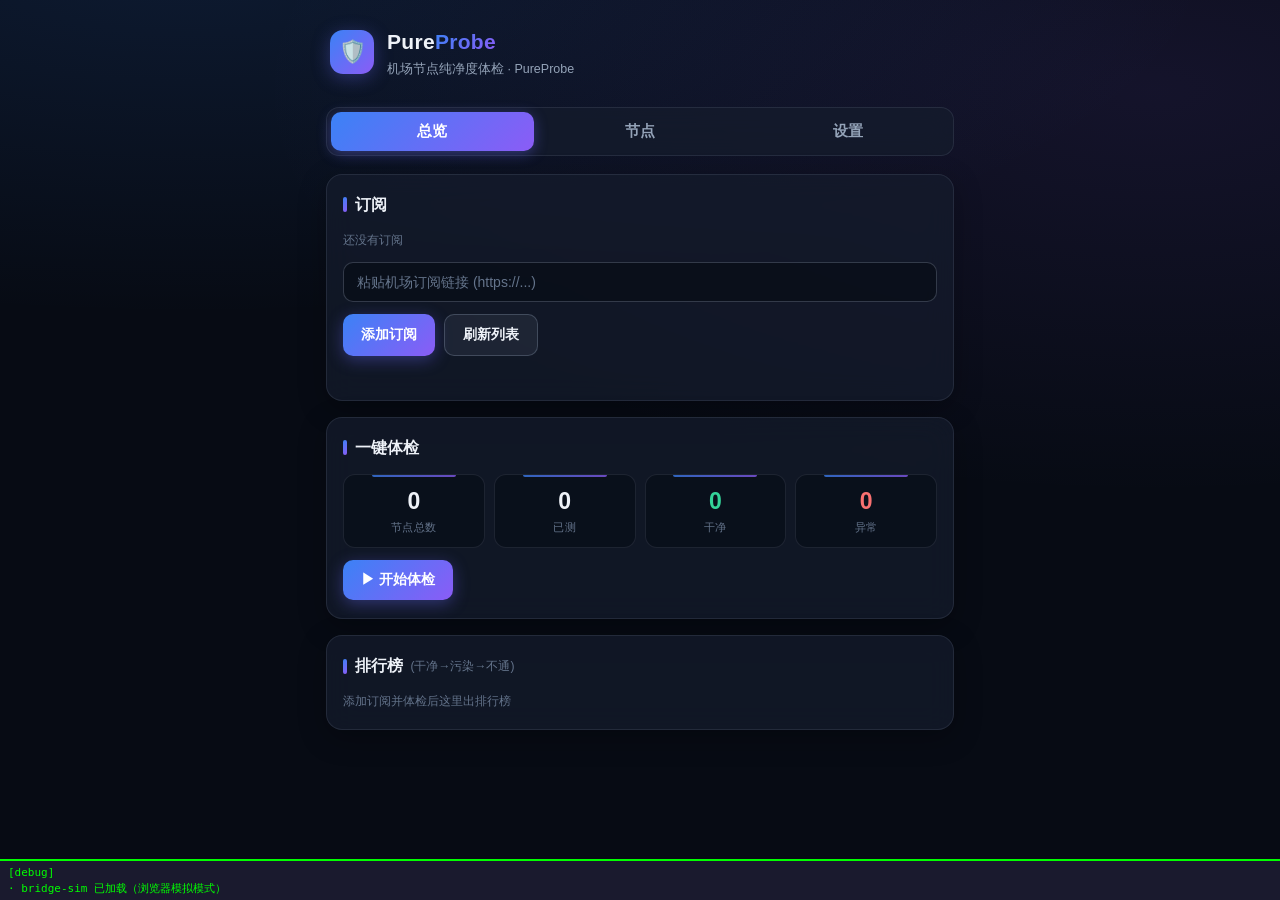
==== preview/PureProbe-preview.html @ 298c6f7d "PureProbe v0.1.0：节点纯净度体检 App（漏斗测试 + mihomo 内核 + WebView UI） - 前端：暗色玻璃拟态 UI，6 模块 JS + bridge-sim 浏览器模" ====
<!DOCTYPE html>
<html lang="zh-CN">
<head>
<meta charset="UTF-8">
<meta name="viewport" content="width=device-width, initial-scale=1, viewport-fit=cover">
<title>PureProbe 节点体检</title>
<style>
/* PureProbe app.css — v2 视觉升级：玻璃拟态 + 渐变高光 + 精致细节 */
:root {
  --bg: #070b14;
  --bg-glow-1: rgba(56, 130, 246, 0.13);
  --bg-glow-2: rgba(139, 92, 246, 0.10);
  --card: rgba(22, 28, 45, 0.72);
  --card-solid: #161c2d;
  --border: rgba(148, 163, 184, 0.14);
  --border-bright: rgba(148, 163, 184, 0.30);
  --text: #eef2f8;
  --dim: #94a3b8;
  --faint: #64748b;
  --green: #34d399;
  --red: #f87171;
  --yellow: #fbbf24;
  --blue: #60a5fa;
  --purple: #a78bfa;
  --accent-grad: linear-gradient(135deg, #3b82f6 0%, #8b5cf6 100%);
  --radius: 16px;
  --radius-sm: 10px;
}
* { box-sizing: border-box; margin: 0; padding: 0; -webkit-tap-highlight-color: transparent; }
html { scroll-behavior: smooth; }
body {
  background: var(--bg);
  color: var(--text);
  font: 15px/1.55 -apple-system, "PingFang SC", "HarmonyOS Sans", "Microsoft YaHei", sans-serif;
  padding-bottom: 48px;
  min-height: 100vh;
  background-image:
    radial-gradient(ellipse 80% 40% at 15% -5%, var(--bg-glow-1), transparent),
    radial-gradient(ellipse 70% 45% at 90% 10%, var(--bg-glow-2), transparent);
  background-attachment: fixed;
}
#app { max-width: 660px; margin: 0 auto; padding: 0 16px; }

/* ===== 顶栏 ===== */
.topbar {
  padding: 26px 4px 14px;
  display: flex; align-items: center; gap: 13px;
}
.topbar-logo {
  width: 44px; height: 44px; border-radius: 13px;
  background: var(--accent-grad);
  display: flex; align-items: center; justify-content: center;
  font-size: 22px;
  box-shadow: 0 4px 18px rgba(99, 102, 241, 0.35);
}
.topbar-title { font-size: 21px; font-weight: 800; letter-spacing: 0.3px; }
.topbar-title em {
  font-style: normal;
  background: var(--accent-grad);
  -webkit-background-clip: text; background-clip: text;
  -webkit-text-fill-color: transparent;
}
.topbar-sub { color: var(--dim); font-size: 12.5px; margin-top: 1px; }

/* ===== Tabs ===== */
.tabs {
  display: flex; gap: 5px; margin: 14px 0 18px;
  background: var(--card); border: 1px solid var(--border);
  border-radius: 13px; padding: 4px;
  backdrop-filter: blur(14px); -webkit-backdrop-filter: blur(14px);
}
.tab {
  flex: 1; padding: 10px 0; background: transparent; color: var(--dim);
  border: none; border-radius: 10px; font-size: 14.5px; font-weight: 600;
  cursor: pointer; transition: all 0.22s ease;
}
.tab.active {
  color: #fff; background: var(--accent-grad);
  box-shadow: 0 3px 14px rgba(99, 102, 241, 0.4);
}

.tab-panel { display: none; animation: fadeIn 0.28s ease; }
.tab-panel.active { display: block; }
@keyframes fadeIn { from { opacity: 0; transform: translateY(6px); } to { opacity: 1; transform: none; } }

/* ===== 卡片 ===== */
.card {
  background: var(--card);
  border: 1px solid var(--border);
  border-radius: var(--radius);
  padding: 18px 16px; margin-bottom: 16px;
  backdrop-filter: blur(14px); -webkit-backdrop-filter: blur(14px);
  box-shadow: 0 8px 28px rgba(0, 0, 0, 0.28);
}
.card h2 {
  font-size: 15.5px; font-weight: 700; margin-bottom: 14px;
  display: flex; align-items: center; gap: 8px;
}
.card h2::before {
  content: ""; width: 3.5px; height: 15px; border-radius: 2px;
  background: var(--accent-grad); flex-shrink: 0;
}
.hint { color: var(--faint); font-size: 12px; font-weight: 400; }

/* ===== 布局 ===== */
.row { display: flex; gap: 9px; margin-top: 12px; }
.row input[type=url], .row input[type=text] { flex: 1; }
.msg { min-height: 18px; font-size: 13px; margin-top: 8px; }
.msg.ok { color: var(--green); }
.msg.err { color: var(--red); }
.hidden { display: none !important; }

/* ===== 控件 ===== */
input[type=url], input[type=number], input[type=text], select {
  background: rgba(7, 11, 20, 0.65); color: var(--text);
  border: 1px solid var(--border-bright);
  border-radius: var(--radius-sm); padding: 11px 13px; font-size: 14px; width: 100%;
  transition: border-color 0.2s, box-shadow 0.2s;
  outline: none;
}
input:focus, select:focus {
  border-color: var(--blue);
  box-shadow: 0 0 0 3px rgba(96, 165, 250, 0.15);
}
input::placeholder { color: var(--faint); }
select { appearance: none; -webkit-appearance: none;
  background-image: url("data:image/svg+xml,%3Csvg xmlns='http://www.w3.org/2000/svg' width='10' height='6'%3E%3Cpath d='M1 1l4 4 4-4' stroke='%2394a3b8' stroke-width='1.6' fill='none' stroke-linecap='round'/%3E%3C/svg%3E");
  background-repeat: no-repeat; background-position: right 12px center;
  padding-right: 32px;
}
.field { display: block; margin-bottom: 13px; }
.field > span { display: block; font-size: 12.5px; color: var(--dim); margin-bottom: 5px; }
.field.checkbox { display: flex; align-items: center; gap: 9px; }
.field.checkbox input { width: auto; accent-color: #6366f1; transform: scale(1.25); }
.field.checkbox span { margin: 0; font-size: 14px; color: var(--text); }

.btn {
  background: rgba(148, 163, 184, 0.10); color: var(--text);
  border: 1px solid var(--border-bright);
  border-radius: var(--radius-sm); padding: 11px 18px;
  font-size: 14px; font-weight: 600; cursor: pointer;
  transition: all 0.18s ease;
}
.btn:active { transform: scale(0.96); }
.btn.primary {
  background: var(--accent-grad); border: none; color: #fff;
  box-shadow: 0 4px 16px rgba(99, 102, 241, 0.38);
}
.btn.danger { background: rgba(239, 68, 68, 0.14); border-color: rgba(239, 68, 68, 0.4); color: #fca5a5; }
.btn.tiny { padding: 5px 12px; font-size: 12px; border-radius: 8px; }

/* ===== 统计四宫格 ===== */
.stat-grid { display: grid; grid-template-columns: repeat(4, 1fr); gap: 9px; margin: 4px 0 6px; }
.stat {
  background: rgba(7, 11, 20, 0.55); border: 1px solid var(--border);
  border-radius: 12px; padding: 13px 4px 10px; text-align: center;
  position: relative; overflow: hidden;
}
.stat::before {
  content: ""; position: absolute; top: 0; left: 20%; right: 20%; height: 2px;
  border-radius: 0 0 3px 3px; background: var(--accent-grad); opacity: 0.75;
}
.stat span { font-size: 23px; font-weight: 800; display: block; line-height: 1.15; font-variant-numeric: tabular-nums; }
.stat:last-child span { color: var(--red); }
.stat:nth-child(3) span { color: var(--green); }
.stat label { font-size: 10.5px; color: var(--faint); letter-spacing: 0.4px; }

/* ===== 进度条 ===== */
.progress-wrap { margin-top: 14px; }
.progress-track {
  background: rgba(7, 11, 20, 0.65); border: 1px solid var(--border);
  border-radius: 99px; height: 12px; overflow: hidden;
}
.progress-bar {
  background: var(--accent-grad);
  height: 100%; width: 0; border-radius: 99px;
  transition: width 0.35s cubic-bezier(0.4, 0, 0.2, 1);
  position: relative;
}
.progress-bar::after {
  content: ""; position: absolute; inset: 0;
  background: linear-gradient(90deg, transparent, rgba(255,255,255,0.25), transparent);
  animation: shimmer 1.4s infinite;
}
@keyframes shimmer { from { transform: translateX(-100%); } to { transform: translateX(100%); } }
.progress-text { font-size: 12.5px; color: var(--dim); margin-top: 7px; font-variant-numeric: tabular-nums; }

/* ===== 订阅列表 ===== */
.sub-item {
  display: flex; align-items: center; justify-content: space-between;
  padding: 11px 2px; border-bottom: 1px solid var(--border);
}
.sub-item:last-child { border-bottom: none; }
.sub-main b { font-size: 14px; }
.sub-item .btn.tiny { background: rgba(239, 68, 68, 0.10); border-color: rgba(239, 68, 68, 0.3); color: #fca5a5; }

/* ===== 节点行 ===== */
.node-row {
  display: flex; align-items: center; gap: 11px;
  padding: 11px 13px; border: 1px solid var(--border);
  border-radius: 13px; margin-bottom: 8px;
  background: rgba(7, 11, 20, 0.5);
  transition: border-color 0.2s;
}
.node-row .rank {
  color: var(--purple); font-weight: 800; min-width: 26px; text-align: center;
  font-size: 15px; font-variant-numeric: tabular-nums;
}
.node-main { flex: 1; min-width: 0; }
.node-main b { display: block; font-size: 14px; white-space: nowrap; overflow: hidden; text-overflow: ellipsis; }
.node-main .hint { font-size: 11.5px; margin-top: 1px; }
.node-status {
  font-size: 11.5px; font-weight: 600; white-space: nowrap;
  padding: 4px 9px; border-radius: 99px;
}
.st-clean  { border-left: 3px solid var(--green); }
.st-clean  .node-status { background: rgba(52, 211, 153, 0.13); color: var(--green); }
.st-polluted { border-left: 3px solid var(--yellow); }
.st-polluted .node-status { background: rgba(251, 191, 36, 0.12); color: var(--yellow); }
.st-dead { border-left: 3px solid var(--red); opacity: 0.62; }
.st-dead .node-status { background: rgba(248, 113, 113, 0.12); color: var(--red); }
.st-risky { border-left: 3px solid var(--red); }
.st-risky .node-status { background: rgba(248, 113, 113, 0.12); color: var(--red); }
.st-unknown { border-left: 3px solid var(--border-bright); }
.st-unknown .node-status { background: rgba(148, 163, 184, 0.10); color: var(--faint); }

/* ===== 日志 ===== */
.log-list {
  max-height: 230px; overflow: auto;
  background: rgba(7, 11, 20, 0.6); border: 1px solid var(--border);
  border-radius: var(--radius-sm); padding: 9px 11px;
  font: 11.5px/1.7 ui-monospace, "SF Mono", monospace; color: var(--dim);
}
.log-line { border-bottom: 1px dashed rgba(148, 163, 184, 0.12); padding: 3px 0; word-break: break-all; }
.log-line:last-child { border-bottom: none; }

/* ===== 滚动条 ===== */
::-webkit-scrollbar { width: 5px; height: 5px; }
::-webkit-scrollbar-thumb { background: rgba(148, 163, 184, 0.25); border-radius: 3px; }
::-webkit-scrollbar-track { background: transparent; }

</style>
</head>
<body>
<!-- 调试面板：业务JS崩溃也能显示错误（治理铁律） -->
<div id="debug-panel" style="position:fixed;bottom:0;left:0;right:0;z-index:9999;background:#1a1a2e;color:#0f0;font:11px/1.4 monospace;padding:4px 8px;display:none;max-height:35vh;overflow:auto;border-top:2px solid #0f0;">
  <div id="debug-panel-log">[debug]</div>
</div>
<script>
(function(){
  var panel = document.getElementById('debug-panel');
  var log = document.getElementById('debug-panel-log');
  var count = 0;
  window.__dbg = function(msg, isErr){
    panel.style.display = 'block';
    count++;
    var line = document.createElement('div');
    line.textContent = (isErr ? '\u2717 ' : '\u00b7 ') + String(msg).slice(0, 300);
    if (isErr) line.style.color = '#f55';
    log.appendChild(line);
    if (count > 50) { log.removeChild(log.firstChild); }
    panel.scrollTop = panel.scrollHeight;
  };
  window.onerror = function(msg, src, line, col){
    window.__dbg('JS错误: ' + msg + ' @' + (src||'').split('/').pop() + ':' + line + ':' + col, true);
  };
  window.addEventListener('unhandledrejection', function(e){
    window.__dbg('Promise拒绝: ' + (e.reason && e.reason.message || e.reason), true);
  });
  var toggle = 0;
  panel.addEventListener('click', function(){ if (++toggle % 2 === 0) panel.style.display = 'none'; });
})();
</script>

<div id="app">
  <header class="topbar">
    <div class="topbar-logo">🛡️</div>
    <div>
      <div class="topbar-title">Pure<em>Probe</em></div>
      <div class="topbar-sub">机场节点纯净度体检 · PureProbe</div>
    </div>
  </header>

  <nav class="tabs">
    <button class="tab active" data-tab="overview">总览</button>
    <button class="tab" data-tab="nodes">节点</button>
    <button class="tab" data-tab="settings">设置</button>
  </nav>

  <main id="tab-overview" class="tab-panel active">
    <section class="card">
      <h2>订阅</h2>
      <div id="sub-list"></div>
      <div class="row">
        <input type="url" id="sub-url-input" placeholder="粘贴机场订阅链接 (https://...)" autocomplete="off">
      </div>
      <div class="row">
        <button id="btn-add-sub" class="btn primary">添加订阅</button>
        <button id="btn-refresh-sub" class="btn">刷新列表</button>
      </div>
      <div id="sub-msg" class="msg"></div>
    </section>

    <section class="card">
      <h2>一键体检</h2>
      <div class="stat-grid">
        <div class="stat"><span id="stat-total">-</span><label>节点总数</label></div>
        <div class="stat"><span id="stat-tested">-</span><label>已测</label></div>
        <div class="stat"><span id="stat-clean">-</span><label>干净</label></div>
        <div class="stat"><span id="stat-bad">-</span><label>异常</label></div>
      </div>
      <div id="progress-wrap" class="progress-wrap hidden">
        <div class="progress-track"><div id="progress-bar" class="progress-bar"></div></div>
        <div id="progress-text" class="progress-text">待开始</div>
      </div>
      <div class="row">
        <button id="btn-start" class="btn primary">▶ 开始体检</button>
        <button id="btn-stop" class="btn danger hidden">■ 停止</button>
      </div>
    </section>

    <section class="card">
      <h2>排行榜 <span class="hint">(干净→污染→不通)</span></h2>
      <div id="rank-list" class="rank-list"></div>
    </section>
  </main>

  <main id="tab-nodes" class="tab-panel">
    <section class="card">
      <h2>全部节点 <span id="node-count" class="hint"></span></h2>
      <div class="row">
        <select id="filter-status">
          <option value="all">全部状态</option>
          <option value="clean">干净</option>
          <option value="polluted">污染</option>
          <option value="dead">不通</option>
          <option value="risky">高风险</option>
          <option value="unknown">未测</option>
        </select>
        <button id="btn-export" class="btn">导出干净节点</button>
      </div>
      <div id="node-list"></div>
    </section>
  </main>

  <main id="tab-settings" class="tab-panel">
    <section class="card">
      <h2>测试设置</h2>
      <label class="field">
        <span>并发数 (1-16，默认 8)</span>
        <input type="number" id="set-concurrency" min="1" max="16" value="8">
      </label>
      <label class="field">
        <span>单请求超时（秒）</span>
        <input type="number" id="set-timeout" min="2" max="15" value="5">
      </label>
      <label class="field">
        <span>缓存有效期（小时）</span>
        <input type="number" id="set-cache-hrs" min="1" max="168" value="24">
      </label>
      <label class="field checkbox">
        <input type="checkbox" id="set-incremental" checked>
        <span>增量模式（缓存内已测节点跳过）</span>
      </label>
      <div class="row">
        <button id="btn-save-settings" class="btn primary">保存设置</button>
        <button id="btn-clear-cache" class="btn danger">清除缓存</button>
      </div>
      <div id="set-msg" class="msg"></div>
    </section>
    <section class="card">
      <h2>关于</h2>
      <p class="hint">PureProbe v0.1.0 · mihomo 内核 (GPLv3)</p>
      <p class="hint">测试流量极小：每节点每轮 ≤3 个 204 探活请求</p>
      <p class="hint">订阅链接仅存本机，不上传任何服务器</p>
    </section>
    <section class="card">
      <h2>日志</h2>
      <div id="log-list" class="log-list"></div>
    </section>
  </main>
</div>


<script>
/* PureProbe state.js — 全局状态，无 DOM 依赖 */
window.PureState = {
  subs: [],            // [{id, url, name, nodeCount, addedAt}]
  nodes: [],           // [{name, type, server, status, latency, exitIp, riskLevel, checkedAt}]
  settings: {
    concurrency: 8,
    timeoutSec: 5,
    cacheHours: 24,
    incremental: true
  },
  testing: false,
  progress: { tested: 0, total: 0, current: '' },

  load() {
    try {
      var raw = localStorage.getItem('pureprobe_state');
      if (raw) {
        var d = JSON.parse(raw);
        if (d.subs) this.subs = d.subs;
        if (d.nodes) this.nodes = d.nodes;
        if (d.settings) Object.assign(this.settings, d.settings);
      }
    } catch (e) { if (window.__dbg) __dbg('state.load: ' + e.message, true); }
  },
  save() {
    try {
      localStorage.setItem('pureprobe_state', JSON.stringify({
        subs: this.subs,
        nodes: this.nodes,
        settings: this.settings
      }));
    } catch (e) { if (window.__dbg) __dbg('state.save: ' + e.message, true); }
  },
  activeSub() {
    return this.subs.length ? this.subs[this.subs.length - 1] : null;
  },
  nodeByName(name) {
    for (var i = 0; i < this.nodes.length; i++) if (this.nodes[i].name === name) return this.nodes[i];
    return null;
  },
  summary() {
    var s = { total: this.nodes.length, tested: 0, clean: 0, bad: 0 };
    this.nodes.forEach(function (n) {
      if (n.status && n.status !== 'unknown') {
        s.tested++;
        if (n.status === 'clean') s.clean++; else s.bad++;
      }
    });
    return s;
  }
};

/* PureProbe bridge-sim.js — 浏览器模拟桥接（真机存在 window.AndroidPure 则跳过）
 * 与 bridge.js / JavaBridge 三处方法名必须一一对应（PROJECT_RULES） */
(function () {
  if (window.AndroidPure) return; // 真机环境，不用模拟

  var SIM_NODES = [
    { name: 'HK-01 IEPL', type: 'trojan', server: 'hk1.example.com' },
    { name: 'HK-02 IEPL', type: 'trojan', server: 'hk2.example.com' },
    { name: 'JP-01 BGP', type: 'vmess', server: 'jp1.example.com' },
    { name: 'SG-01', type: 'ss', server: 'sg1.example.com' },
    { name: 'US-01', type: 'vless', server: 'us1.example.com' },
    { name: 'TW-01', type: 'trojan', server: 'tw1.example.com' }
  ];
  // 模拟污染剧本：0死 1污染 2干净 3高风险 4干净 5不通
  var SIM_OUTCOME = ['dead', 'polluted', 'clean', 'risky', 'clean', 'dead'];

  var sim = {
    getSubs: function () {
      return JSON.stringify(window.PureState ? window.PureState.subs : []);
    },
    addSubscription: function (url) {
      var subs = window.PureState ? window.PureState.subs : [];
      if (!/^https?:\/\//.test(url)) return JSON.stringify({ ok: false, error: 'URL 格式不对' });
      if (subs.some(function (s) { return s.url === url; })) return JSON.stringify({ ok: false, error: '订阅已存在' });
      var sub = { id: 'sub-' + Date.now(), url: url, name: '模拟订阅', nodeCount: SIM_NODES.length, addedAt: Date.now() };
      subs.push(sub);
      return JSON.stringify({ ok: true, sub: sub, nodes: SIM_NODES });
    },
    removeSubscription: function (id) {
      var subs = window.PureState ? window.PureState.subs : [];
      window.PureState.subs = subs.filter(function (s) { return s.id !== id; });
      return JSON.stringify({ ok: true });
    },
    refreshSubscription: function (id) {
      return JSON.stringify({ ok: true, nodes: SIM_NODES });
    },
    getNodes: function () {
      return JSON.stringify(window.PureState ? window.PureState.nodes : []);
    },
    startTest: function (nodeNamesJson, concurrency, timeoutSec, incremental) {
      var names = JSON.parse(nodeNamesJson);
      var nodes = window.PureState.nodes;
      var i = 0;
      var timer = setInterval(function () {
        if (i >= names.length || (window.PureState && !window.PureState.testing)) {
          clearInterval(timer);
          window.onPureTestDone && window.onPureTestDone(JSON.stringify({ ok: true, tested: i }));
          return;
        }
        var n = window.PureState.nodeByName(names[i]);
        if (n) {
          n.status = SIM_OUTCOME[i % SIM_OUTCOME.length];
          n.latency = n.status === 'clean' ? 100 + i * 37 : null;
          n.exitIp = n.status === 'dead' ? null : '104.28.' + (i + 1) + '.' + (10 + i);
          n.riskLevel = n.status === 'risky' ? 'high' : (n.status === 'clean' ? 'low' : null);
          n.checkedAt = Date.now();
        }
        i++;
        window.onPureProgress && window.onPureProgress(JSON.stringify({
          tested: i, total: names.length, current: n ? n.name : ''
        }));
      }, 700); // 模拟每节点 0.7s
      return JSON.stringify({ ok: true });
    },
    stopTest: function () {
      if (window.PureState) window.PureState.testing = false;
      return JSON.stringify({ ok: true });
    },
    clearCache: function () {
      var nodes = window.PureState ? window.PureState.nodes : [];
      nodes.forEach(function (n) { n.status = 'unknown'; n.latency = null; n.exitIp = null; n.riskLevel = null; n.checkedAt = null; });
      return JSON.stringify({ ok: true });
    },
    saveSettings: function (json) {
      if (window.PureState) Object.assign(window.PureState.settings, JSON.parse(json));
      return JSON.stringify({ ok: true });
    },
    getSettings: function () {
      return JSON.stringify(window.PureState ? window.PureState.settings : {});
    }
  };

  window.AndroidPure = sim;
  window.AndroidPure.__sim = true; // 标记模拟模式，init.js 用于显示
  if (window.__dbg) __dbg('bridge-sim 已加载（浏览器模拟模式）');
})();

/* PureProbe bridge.js — JS 侧统一桥接封装。方法名与 bridge-sim.js / JavaBridge 一一对应 */
window.PureBridge = {
  call: function (method) {
    var args = Array.prototype.slice.call(arguments, 1);
    if (!window.AndroidPure || typeof window.AndroidPure[method] !== 'function') {
      return Promise.reject(new Error('桥接方法不存在: ' + method));
    }
    try {
      var raw = window.AndroidPure[method].apply(window.AndroidPure, args);
      var data = typeof raw === 'string' ? JSON.parse(raw) : raw;
      return Promise.resolve(data);
    } catch (e) {
      if (window.__dbg) __dbg('bridge.' + method + ': ' + e.message, true);
      return Promise.reject(e);
    }
  },
  // 便捷方法（与 JavaBridge/bridge-sim 方法名对应）
  getSubs: function () { return this.call('getSubs'); },
  addSubscription: function (url) { return this.call('addSubscription', url); },
  removeSubscription: function (id) { return this.call('removeSubscription', id); },
  refreshSubscription: function (id) { return this.call('refreshSubscription', id); },
  getNodes: function () { return this.call('getNodes'); },
  startTest: function (nodeNames, concurrency, timeoutSec, incremental) {
    return this.call('startTest', JSON.stringify(nodeNames), concurrency, timeoutSec, incremental);
  },
  stopTest: function () { return this.call('stopTest'); },
  clearCache: function () { return this.call('clearCache'); },
  saveSettings: function (settings) { return this.call('saveSettings', JSON.stringify(settings)); },
  getSettings: function () { return this.call('getSettings'); },

  // 原生 → JS 回调（Java 侧通过 evaluateJavascript 调用这些全局函数）
  _progressCb: null, _doneCb: null,
  onProgress: function (cb) { this._progressCb = cb; },
  onDone: function (cb) { this._doneCb = cb; }
};

// 原生回调入口（Java 调 window.onPureProgress(json) / window.onPureTestDone(json)）
window.onPureProgress = function (json) {
  try { PureBridge._progressCb && PureBridge._progressCb(JSON.parse(json)); }
  catch (e) { __dbg('onPureProgress: ' + e.message, true); }
};
window.onPureTestDone = function (json) {
  try { PureBridge._doneCb && PureBridge._doneCb(JSON.parse(json)); }
  catch (e) { __dbg('onPureTestDone: ' + e.message, true); }
};

/* PureProbe render.js — 全部 DOM 渲染。禁止未转义 innerHTML（用 esc()） */
(function () {
  function esc(s) {
    return String(s == null ? '' : s).replace(/[&<>"']/g, function (c) {
      return { '&': '&amp;', '<': '&lt;', '>': '&gt;', '"': '&quot;', "'": '&#39;' }[c];
    });
  }

  var STATUS_LABEL = { clean: '✅ 干净', polluted: '⚠️ 污染', dead: '⛔ 不通', risky: '🚫 高风险', unknown: '— 未测' };
  var STATUS_CLASS = { clean: 'st-clean', polluted: 'st-polluted', dead: 'st-dead', risky: 'st-risky', unknown: 'st-unknown' };
  var STATUS_ORDER = { clean: 0, polluted: 1, risky: 2, dead: 3, unknown: 4 };

  function el(id) { return document.getElementById(id); }

  window.PureRender = {
    esc: esc,

    renderSubs: function () {
      var box = el('sub-list');
      var subs = PureState.subs;
      if (!subs.length) { box.innerHTML = '<div class="hint">还没有订阅</div>'; return; }
      box.innerHTML = subs.map(function (s) {
        return '<div class="sub-item" data-id="' + esc(s.id) + '">' +
          '<div class="sub-main"><b>' + esc(s.name) + '</b>' +
          '<span class="hint"> ' + (s.nodeCount || '?') + ' 节点</span></div>' +
          '<button class="btn tiny btn-del-sub" data-id="' + esc(s.id) + '">删除</button>' +
          '</div>';
      }).join('');
    },

    renderStats: function () {
      var s = PureState.summary();
      el('stat-total').textContent = s.total;
      el('stat-tested').textContent = s.tested;
      el('stat-clean').textContent = s.clean;
      el('stat-bad').textContent = s.bad;
    },

    renderProgress: function () {
      var p = PureState.progress;
      var wrap = el('progress-wrap');
      if (PureState.testing) wrap.classList.remove('hidden'); else wrap.classList.add('hidden');
      var pct = p.total ? Math.round(p.tested / p.total * 100) : 0;
      el('progress-bar').style.width = pct + '%';
      el('progress-text').textContent = PureState.testing
        ? ('测试中 ' + p.tested + '/' + p.total + ' · ' + (p.current || '…'))
        : (p.total ? '完成 ' + p.tested + '/' + p.total : '待开始');
      el('btn-start').classList.toggle('hidden', PureState.testing);
      el('btn-stop').classList.toggle('hidden', !PureState.testing);
    },

    nodeRow: function (n, rank) {
      var lat = n.latency != null ? n.latency + 'ms' : '—';
      var ip = n.exitIp || '—';
      var rankStr = rank != null ? '<span class="rank">' + rank + '</span>' : '';
      return '<div class="node-row ' + STATUS_CLASS[n.status || 'unknown'] + '">' +
        rankStr +
        '<div class="node-main"><b>' + esc(n.name) + '</b>' +
        '<span class="hint">' + esc(n.type || '') + ' · ' + esc(ip) + ' · ' + lat + '</span></div>' +
        '<span class="node-status">' + (STATUS_LABEL[n.status || 'unknown']) + '</span>' +
        '</div>';
    },

    renderRank: function () {
      var box = el('rank-list');
      var list = PureState.nodes.slice().sort(function (a, b) {
        var oa = STATUS_ORDER[a.status || 'unknown'], ob = STATUS_ORDER[b.status || 'unknown'];
        if (oa !== ob) return oa - ob;
        return (a.latency || 9999) - (b.latency || 9999);
      });
      if (!list.length) { box.innerHTML = '<div class="hint">添加订阅并体检后这里出排行榜</div>'; return; }
      box.innerHTML = list.slice(0, 50).map(function (n, i) { return PureRender.nodeRow(n, i + 1); }).join('');
    },

    renderNodeList: function (filter) {
      var box = el('node-list');
      var list = PureState.nodes.filter(function (n) {
        return filter === 'all' || (n.status || 'unknown') === filter;
      });
      el('node-count').textContent = '(' + list.length + ')';
      if (!list.length) { box.innerHTML = '<div class="hint">无匹配节点</div>'; return; }
      box.innerHTML = list.map(function (n) { return PureRender.nodeRow(n, null); }).join('');
    },

    renderLogs: function (logs) {
      el('log-list').innerHTML = logs.length
        ? logs.map(function (l) { return '<div class="log-line">' + esc(l) + '</div>'; }).join('')
        : '<div class="hint">无日志</div>';
    },

    renderAll: function () {
      this.renderSubs();
      this.renderStats();
      this.renderProgress();
      this.renderRank();
      this.renderNodeList(el('filter-status').value);
    }
  };
})();

/* PureProbe test.js — 体检流程编排（前端侧）：组装节点名单、调桥接、收进度 */
(function () {
  var logs = [];

  function log(msg) {
    logs.unshift(new Date().toLocaleTimeString() + ' ' + msg);
    if (logs.length > 100) logs.pop();
    PureRender.renderLogs(logs);
  }

  function freshNodes(incremental, cacheHours) {
    var now = Date.now();
    var cutoff = cacheHours * 3600 * 1000;
    return PureState.nodes.filter(function (n) {
      if (!incremental) return true;
      // 增量：缓存内已测且未过期的跳过
      if (n.status && n.status !== 'unknown' && n.checkedAt && (now - n.checkedAt) < cutoff) return false;
      return true;
    }).map(function (n) { return n.name; });
  }

  window.PureTest = {
    isRunning: function () { return PureState.testing; },

    start: function () {
      if (PureState.testing) return;
      if (!PureState.nodes.length) { log('无节点，请先添加订阅'); return; }
      var names = freshNodes(PureState.settings.incremental, PureState.settings.cacheHours);
      if (!names.length) { log('增量模式下无待测节点（可清缓存或关闭增量）'); return; }
      PureState.testing = true;
      PureState.progress = { tested: 0, total: names.length, current: '' };
      PureState.save();
      PureRender.renderAll();
      log('开始体检 ' + names.length + ' 个节点，并发 ' + PureState.settings.concurrency);
      PureBridge.onProgress(function (p) {
        PureState.progress = p;
        PureRender.renderProgress();
      });
      PureBridge.onDone(function (r) {
        PureState.testing = false;
        PureState.save();
        PureRender.renderAll();
        log(r.ok ? ('体检完成，共测 ' + r.tested + ' 个') : ('体检失败: ' + (r.error || '未知')));
      });
      PureBridge.startTest(names, PureState.settings.concurrency, PureState.settings.timeoutSec, PureState.settings.incremental)
        .catch(function (e) {
          PureState.testing = false;
          PureRender.renderAll();
          log('启动失败: ' + e.message);
        });
    },

    stop: function () {
      if (!PureState.testing) return;
      PureBridge.stopTest().then(function () { log('已请求停止'); });
    },

    logs: function () { return logs; },
    log: log
  };
})();

/* PureProbe init.js — 入口：加载状态、绑定事件、首次渲染 */
(function () {
  function el(id) { return document.getElementById(id); }
  function msg(id, text, ok) {
    var box = el(id);
    box.textContent = text;
    box.className = 'msg ' + (ok ? 'ok' : 'err');
    setTimeout(function () { box.textContent = ''; }, 4000);
  }

  function switchTab(name) {
    document.querySelectorAll('.tab').forEach(function (t) {
      t.classList.toggle('active', t.dataset.tab === name);
    });
    document.querySelectorAll('.tab-panel').forEach(function (p) {
      p.classList.toggle('active', p.id === 'tab-' + name);
    });
  }

  function bind() {
    // Tab 切换
    document.querySelectorAll('.tab').forEach(function (t) {
      t.addEventListener('click', function () { switchTab(t.dataset.tab); });
    });

    // 订阅
    el('btn-add-sub').addEventListener('click', function () {
      var url = el('sub-url-input').value.trim();
      if (!url) { msg('sub-msg', '请先粘贴订阅链接', false); return; }
      PureBridge.addSubscription(url).then(function (r) {
        if (r.ok) {
          PureState.nodes = r.nodes || PureState.nodes;
          PureState.save();
          PureRender.renderAll();
          el('sub-url-input').value = '';
          PureTest.log('订阅已添加，解析到 ' + (r.nodes ? r.nodes.length : 0) + ' 个节点');
        } else {
          msg('sub-msg', r.error || '添加失败', false);
        }
      }).catch(function (e) { msg('sub-msg', '桥接失败: ' + e.message, false); });
    });

    el('btn-refresh-sub').addEventListener('click', function () {
      PureBridge.getSubs().then(function (subs) {
        PureState.subs = subs || [];
        PureRender.renderSubs();
        PureTest.log('订阅列表已刷新，共 ' + PureState.subs.length + ' 个');
      });
    });

    el('sub-list').addEventListener('click', function (ev) {
      var btn = ev.target.closest('.btn-del-sub');
      if (!btn) return;
      var id = btn.dataset.id;
      PureBridge.removeSubscription(id).then(function (r) {
        if (r.ok) {
          PureState.subs = PureState.subs.filter(function (s) { return s.id !== id; });
          PureState.save();
          PureRender.renderAll();
          PureTest.log('订阅已删除');
        }
      });
    });

    // 体检
    el('btn-start').addEventListener('click', function () { PureTest.start(); });
    el('btn-stop').addEventListener('click', function () { PureTest.stop(); });

    // 节点列表
    el('filter-status').addEventListener('change', function () {
      PureRender.renderNodeList(this.value);
    });

    el('btn-export').addEventListener('click', function () {
      var clean = PureState.nodes.filter(function (n) { return n.status === 'clean'; })
        .sort(function (a, b) { return (a.latency || 9999) - (b.latency || 9999); });
      if (!clean.length) { PureTest.log('没有干净节点可导出'); return; }
      var text = clean.map(function (n, i) {
        return (i + 1) + '. ' + n.name + '  ' + (n.latency || '-') + 'ms  ' + (n.exitIp || '');
      }).join('\n');
      var done = function () { PureTest.log('已导出 ' + clean.length + ' 个干净节点'); };
      if (navigator.clipboard && navigator.clipboard.writeText) {
        navigator.clipboard.writeText(text).then(done, function () { PureTest.log('复制失败，请手动选择'); });
      } else { done(); }
    });

    // 设置
    el('btn-save-settings').addEventListener('click', function () {
      var c = parseInt(el('set-concurrency').value, 10) || 8;
      var t = parseInt(el('set-timeout').value, 10) || 5;
      var h = parseInt(el('set-cache-hrs').value, 10) || 24;
      PureState.settings = {
        concurrency: Math.min(16, Math.max(1, c)),
        timeoutSec: Math.min(15, Math.max(2, t)),
        cacheHours: Math.min(168, Math.max(1, h)),
        incremental: el('set-incremental').checked
      };
      PureBridge.saveSettings(PureState.settings).then(function (r) {
        if (r.ok) {
          PureState.save();
          PureRender.renderAll();
          msg('set-msg', '设置已保存', true);
        }
      });
    });

    el('btn-clear-cache').addEventListener('click', function () {
      PureBridge.clearCache().then(function (r) {
        if (r.ok) {
          PureState.save();
          PureRender.renderAll();
          msg('set-msg', '缓存已清除', true);
          PureTest.log('缓存已清除');
        }
      });
    });
  }

  function loadSettingsForm() {
    el('set-concurrency').value = PureState.settings.concurrency;
    el('set-timeout').value = PureState.settings.timeoutSec;
    el('set-cache-hrs').value = PureState.settings.cacheHours;
    el('set-incremental').checked = !!PureState.settings.incremental;
  }

  document.addEventListener('DOMContentLoaded', function () {
    PureState.load();
    loadSettingsForm();
    bind();
    // 首次从桥接同步（真机时桥接侧有持久数据）
    PureBridge.getSubs().then(function (subs) {
      if (subs && subs.length) { PureState.subs = subs; }
      return PureBridge.getNodes();
    }).then(function (nodes) {
      if (nodes && nodes.length) { PureState.nodes = nodes; }
      PureRender.renderAll();
      PureTest.log('PureProbe 就绪' + (window.AndroidPure && !window.AndroidPure.__sim ? '（真机模式）' : '（浏览器模拟模式）'));
    }).catch(function (e) {
      PureRender.renderAll();
      __dbg('初始化桥接失败: ' + e.message, true);
    });
  });
})();


</script>
</body>
</html>
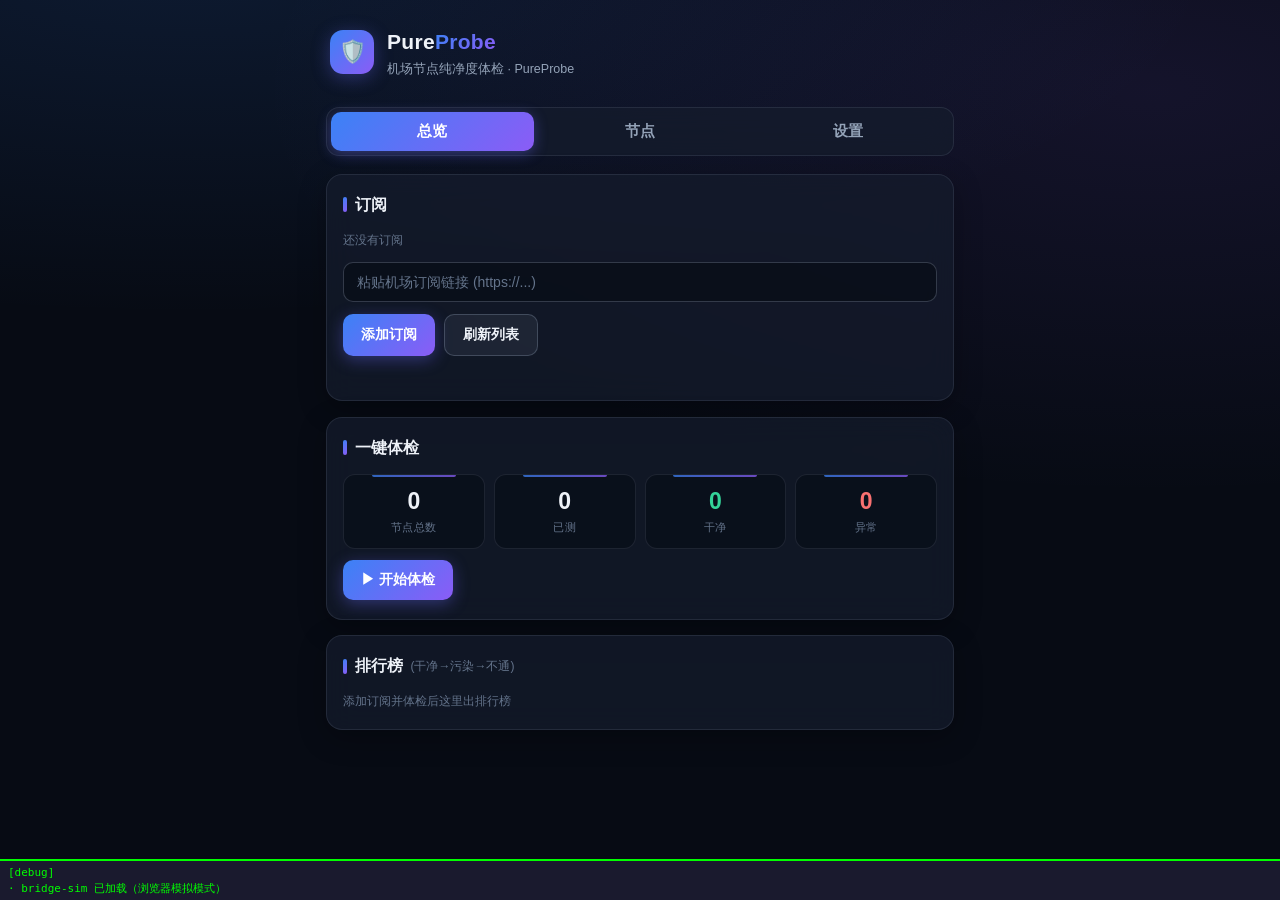
==== commit e1e186a7: "fix: JS桥异步化——订阅重活扔后台线程，修按钮全死（v0.1.3 vc4）" ====
--- a/preview/PureProbe-preview.html
+++ b/preview/PureProbe-preview.html
@@ -457,11 +457,20 @@
     },
     addSubscription: function (url) {
       var subs = window.PureState ? window.PureState.subs : [];
-      if (!/^https?:\/\//.test(url)) return JSON.stringify({ ok: false, error: 'URL 格式不对' });
-      if (subs.some(function (s) { return s.url === url; })) return JSON.stringify({ ok: false, error: '订阅已存在' });
-      var sub = { id: 'sub-' + Date.now(), url: url, name: '模拟订阅', nodeCount: SIM_NODES.length, addedAt: Date.now() };
-      subs.push(sub);
-      return JSON.stringify({ ok: true, sub: sub, nodes: SIM_NODES });
+      var resp;
+      if (!/^https?:\/\//.test(url)) {
+        resp = { ok: false, error: 'URL 格式不对' };
+      } else if (subs.some(function (s) { return s.url === url; })) {
+        // 与真机一致：已存在 = 自动重拉（模拟直接成功）
+        resp = { ok: true, count: SIM_NODES.length, nodes: SIM_NODES };
+      } else {
+        var sub = { id: 'sub-' + Date.now(), url: url, name: '模拟订阅', nodeCount: SIM_NODES.length, addedAt: Date.now() };
+        subs.push(sub);
+        resp = { ok: true, count: SIM_NODES.length, nodes: SIM_NODES };
+      }
+      // 与真机异步路径一致：走 onPureSubReady 回调
+      setTimeout(function () { window.onPureSubReady && window.onPureSubReady(JSON.stringify(resp)); }, 100);
+      return JSON.stringify({ ok: true, async: true });
     },
     removeSubscription: function (id) {
       var subs = window.PureState ? window.PureState.subs : [];
@@ -469,7 +478,9 @@
       return JSON.stringify({ ok: true });
     },
     refreshSubscription: function (id) {
-      return JSON.stringify({ ok: true, nodes: SIM_NODES });
+      var resp = { ok: true, count: SIM_NODES.length, nodes: SIM_NODES };
+      setTimeout(function () { window.onPureSubReady && window.onPureSubReady(JSON.stringify(resp)); }, 100);
+      return JSON.stringify({ ok: true, async: true });
     },
     getNodes: function () {
       return JSON.stringify(window.PureState ? window.PureState.nodes : []);
@@ -552,13 +563,13 @@
   saveSettings: function (settings) { return this.call('saveSettings', JSON.stringify(settings)); },
   getSettings: function () { return this.call('getSettings'); },
 
-  // 原生 → JS 回调（Java 侧通过 evaluateJavascript 调用这些全局函数）
-  _progressCb: null, _doneCb: null,
+  // 原生回调入口（Java 调 window.onPureProgress / onPureTestDone / onPureSubReady，传 JSON 字符串）
+  _progressCb: null, _doneCb: null, _subReadyCb: null,
   onProgress: function (cb) { this._progressCb = cb; },
-  onDone: function (cb) { this._doneCb = cb; }
+  onDone: function (cb) { this._doneCb = cb; },
+  onSubReady: function (cb) { this._subReadyCb = cb; }
 };
 
-// 原生回调入口（Java 调 window.onPureProgress(json) / window.onPureTestDone(json)）
 window.onPureProgress = function (json) {
   try { PureBridge._progressCb && PureBridge._progressCb(JSON.parse(json)); }
   catch (e) { __dbg('onPureProgress: ' + e.message, true); }
@@ -567,6 +578,10 @@
   try { PureBridge._doneCb && PureBridge._doneCb(JSON.parse(json)); }
   catch (e) { __dbg('onPureTestDone: ' + e.message, true); }
 };
+window.onPureSubReady = function (json) {
+  try { PureBridge._subReadyCb && PureBridge._subReadyCb(JSON.parse(json)); }
+  catch (e) { __dbg('onPureSubReady: ' + e.message, true); }
+};
 
 /* PureProbe render.js — 全部 DOM 渲染。禁止未转义 innerHTML（用 esc()） */
 (function () {
@@ -593,6 +608,7 @@
         return '<div class="sub-item" data-id="' + esc(s.id) + '">' +
           '<div class="sub-main"><b>' + esc(s.name) + '</b>' +
           '<span class="hint"> ' + (s.nodeCount || '?') + ' 节点</span></div>' +
+          '<button class="btn tiny btn-ref-sub" data-id="' + esc(s.id) + '">刷新</button>' +
           '<button class="btn tiny btn-del-sub" data-id="' + esc(s.id) + '">删除</button>' +
           '</div>';
       }).join('');
@@ -694,7 +710,11 @@
 
     start: function () {
       if (PureState.testing) return;
-      if (!PureState.nodes.length) { log('无节点，请先添加订阅'); return; }
+      if (!PureState.nodes.length) {
+        PureRender.renderAll();
+        PureTest.log('⚠️ 没有节点：先在上方添加订阅（需网络可直连机场）');
+        return;
+      }
       var names = freshNodes(PureState.settings.incremental, PureState.settings.cacheHours);
       if (!names.length) { log('增量模式下无待测节点（可清缓存或关闭增量）'); return; }
       PureState.testing = true;
@@ -759,17 +779,31 @@
     el('btn-add-sub').addEventListener('click', function () {
       var url = el('sub-url-input').value.trim();
       if (!url) { msg('sub-msg', '请先粘贴订阅链接', false); return; }
-      PureBridge.addSubscription(url).then(function (r) {
-        if (r.ok) {
-          PureState.nodes = r.nodes || PureState.nodes;
-          PureState.save();
-          PureRender.renderAll();
-          el('sub-url-input').value = '';
-          PureTest.log('订阅已添加，解析到 ' + (r.nodes ? r.nodes.length : 0) + ' 个节点');
-        } else {
-          msg('sub-msg', r.error || '添加失败', false);
-        }
-      }).catch(function (e) { msg('sub-msg', '桥接失败: ' + e.message, false); });
+      setSubBusy(true, '拉取订阅中…（最长 20 秒）');
+      msg('sub-msg', '正在启动内核并下载订阅…', true);
+      PureBridge.addSubscription(url); // 异步：结果走 onPureSubReady 回调
+    });
+
+    function setSubBusy(busy, text) {
+      var btn = el('btn-add-sub');
+      btn.disabled = busy;
+      btn.textContent = busy ? (text || '处理中…') : '添加订阅';
+    }
+
+    // 桥接异步结果：订阅就绪/失败（真机后台线程回调；模拟模式由 bridge-sim 直接 resolve）
+    PureBridge.onSubReady(function (r) {
+      setSubBusy(false);
+      if (r.ok) {
+        PureState.nodes = r.nodes || PureState.nodes;
+        PureState.save();
+        PureRender.renderAll();
+        el('sub-url-input').value = '';
+        msg('sub-msg', '订阅就绪，共 ' + (r.count != null ? r.count : PureState.nodes.length) + ' 个节点', true);
+        PureTest.log('订阅就绪，共 ' + (r.count != null ? r.count : PureState.nodes.length) + ' 个节点');
+      } else {
+        msg('sub-msg', r.error || '订阅处理失败', false);
+        PureTest.log('订阅失败: ' + (r.error || ''));
+      }
     });
 
     el('btn-refresh-sub').addEventListener('click', function () {
@@ -781,17 +815,25 @@
     });
 
     el('sub-list').addEventListener('click', function (ev) {
-      var btn = ev.target.closest('.btn-del-sub');
-      if (!btn) return;
-      var id = btn.dataset.id;
-      PureBridge.removeSubscription(id).then(function (r) {
-        if (r.ok) {
-          PureState.subs = PureState.subs.filter(function (s) { return s.id !== id; });
-          PureState.save();
-          PureRender.renderAll();
-          PureTest.log('订阅已删除');
-        }
-      });
+      var del = ev.target.closest('.btn-del-sub');
+      if (del) {
+        var id = del.dataset.id;
+        PureBridge.removeSubscription(id).then(function (r) {
+          if (r.ok) {
+            PureState.subs = PureState.subs.filter(function (s) { return s.id !== id; });
+            PureState.save();
+            PureRender.renderAll();
+            PureTest.log('订阅已删除');
+          }
+        });
+        return;
+      }
+      var ref = ev.target.closest('.btn-ref-sub');
+      if (ref) {
+        var rid = ref.dataset.id;
+        ref.textContent = '拉取中…';
+        PureBridge.refreshSubscription(rid); // 异步：结果走 onPureSubReady
+      }
     });
 
     // 体检
@@ -867,6 +909,11 @@
       if (nodes && nodes.length) { PureState.nodes = nodes; }
       PureRender.renderAll();
       PureTest.log('PureProbe 就绪' + (window.AndroidPure && !window.AndroidPure.__sim ? '（真机模式）' : '（浏览器模拟模式）'));
+      // 有订阅但没节点（历史版本存了订阅没拉到）→ 自动补拉（真机侧已异步化，不阻塞桥）
+      if (PureState.subs.length && !PureState.nodes.length) {
+        PureTest.log('检测到有订阅但无节点，自动重新拉取…');
+        PureBridge.refreshSubscription(PureState.subs[PureState.subs.length - 1].id);
+      }
     }).catch(function (e) {
       PureRender.renderAll();
       __dbg('初始化桥接失败: ' + e.message, true);
